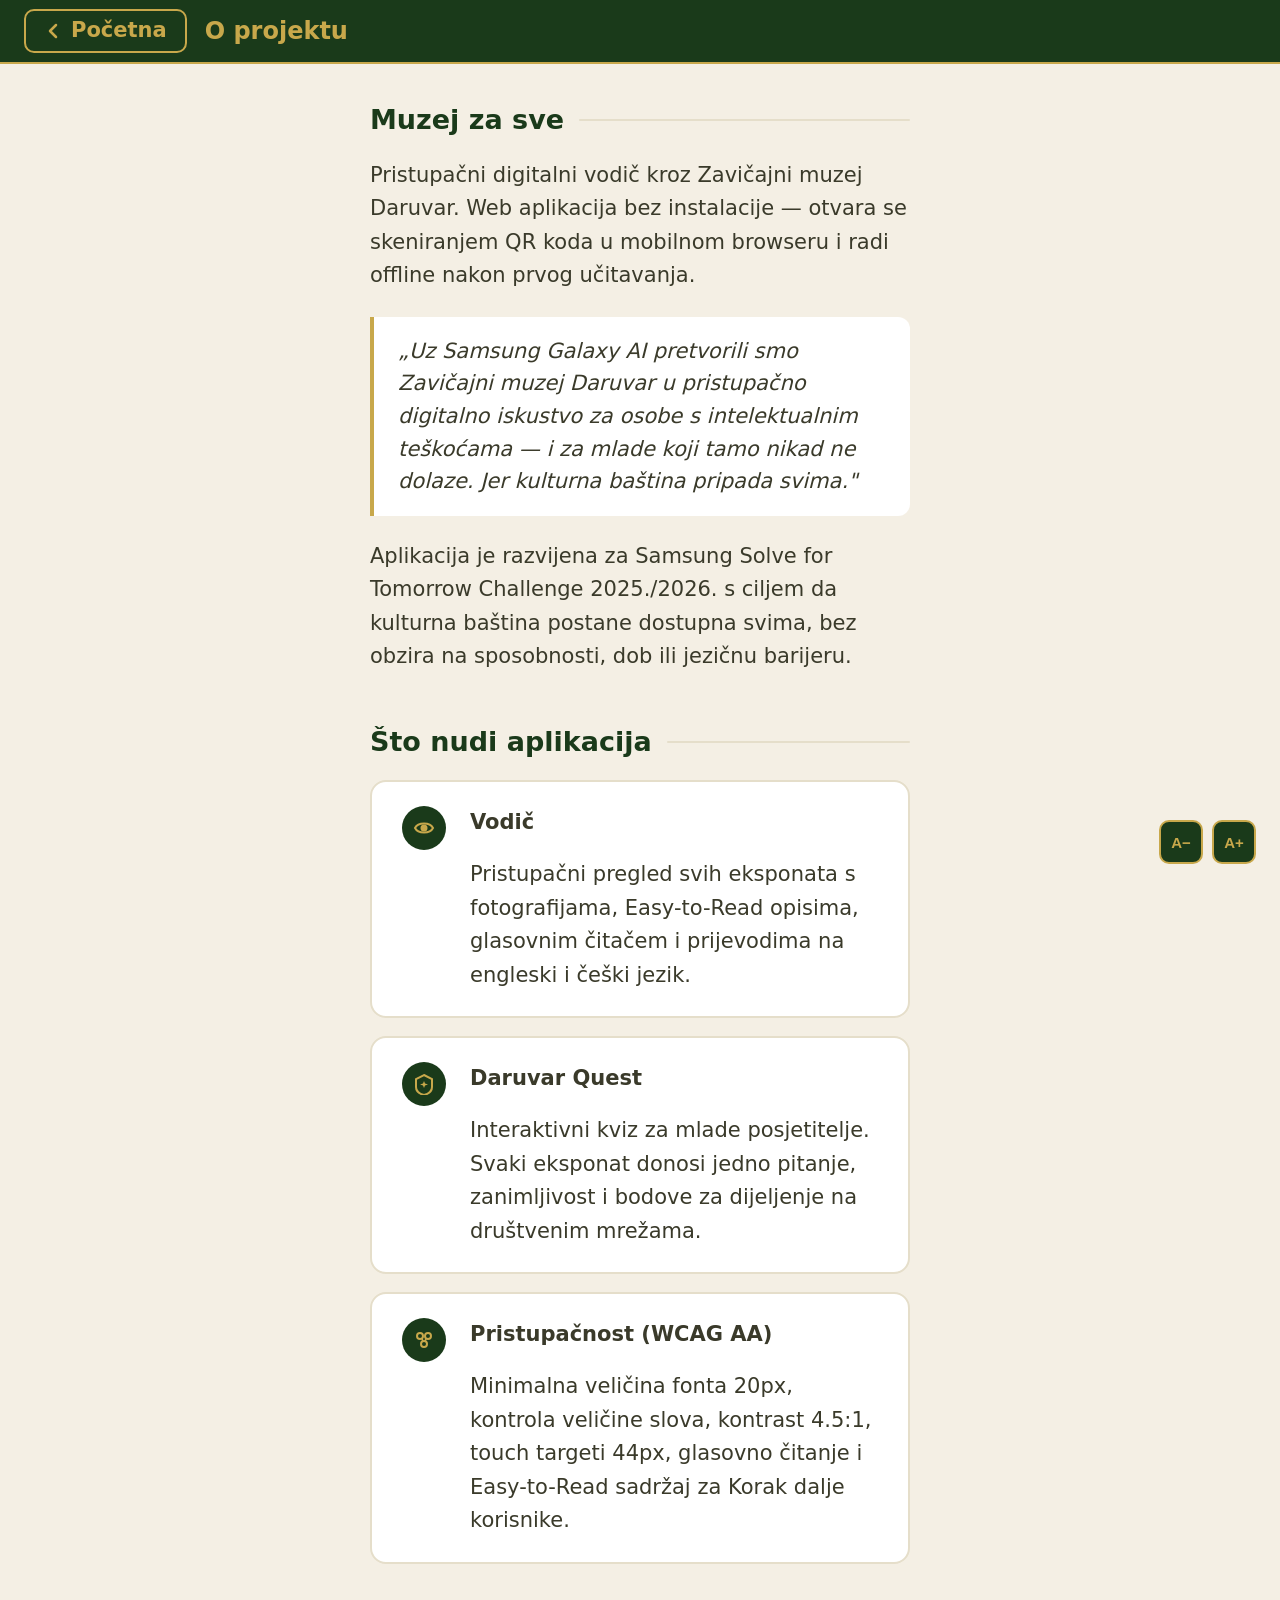
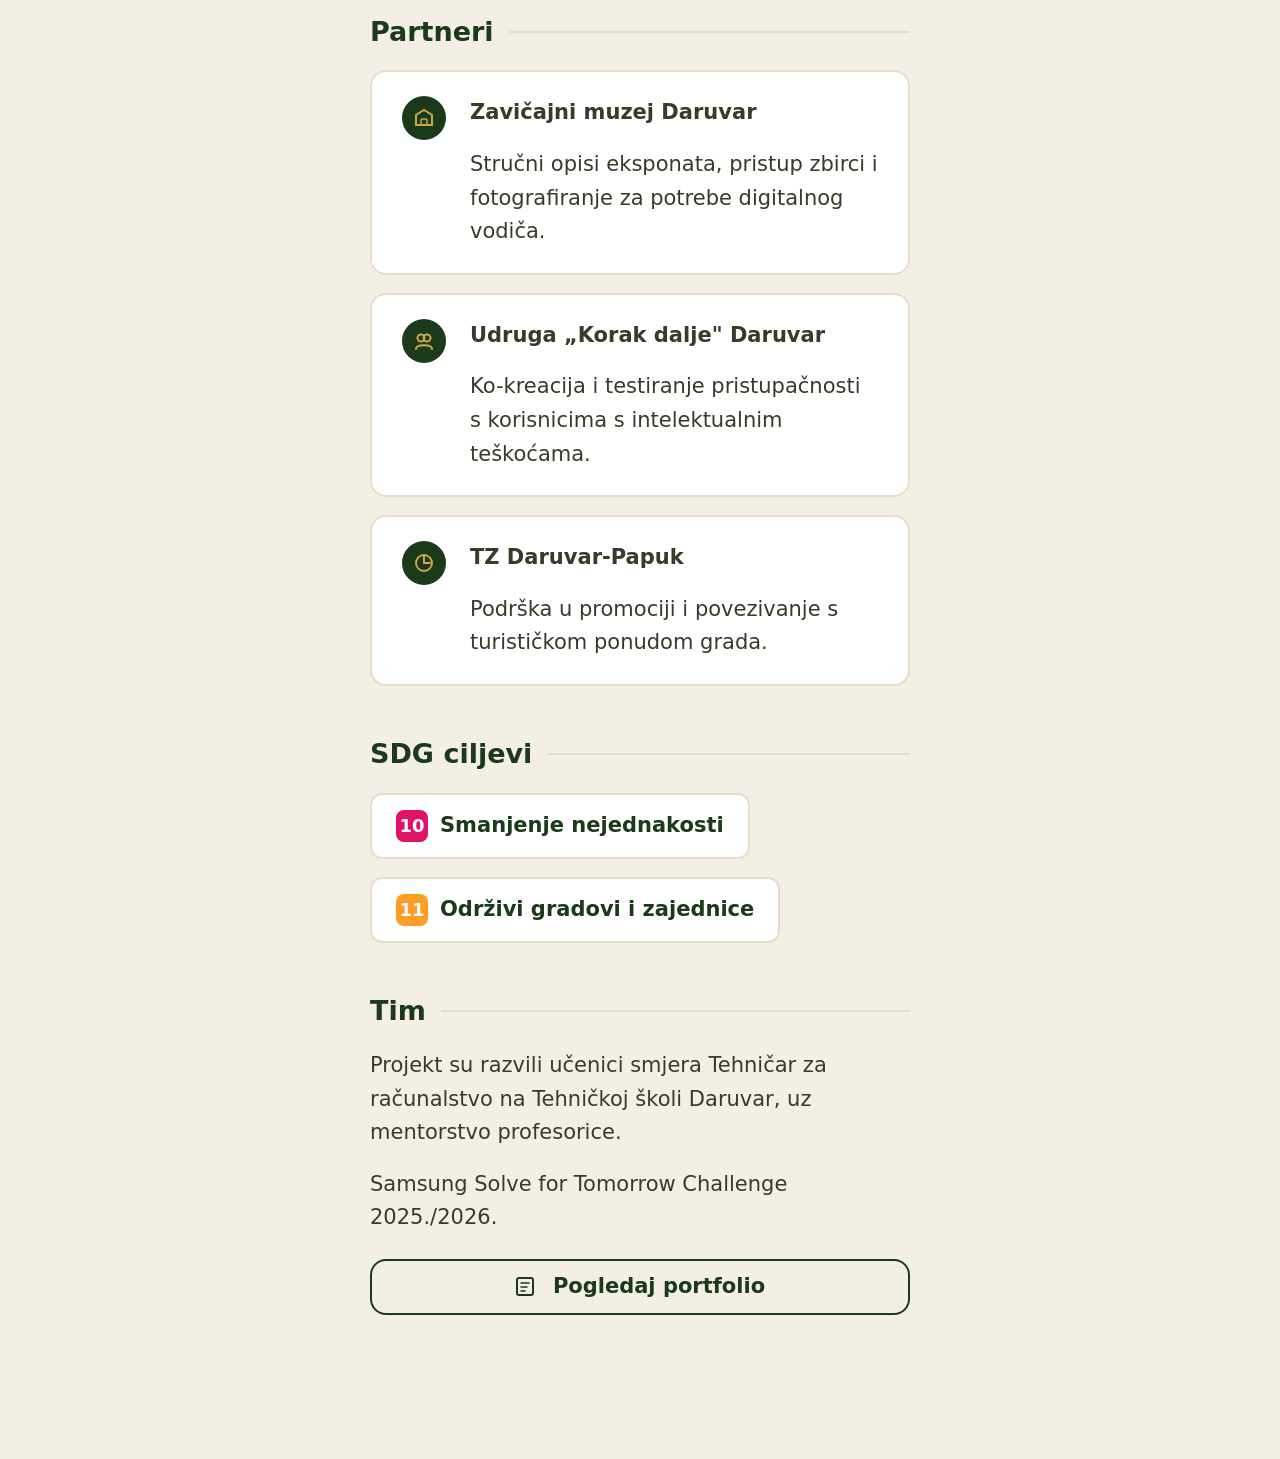
==== o-projektu/index.html @ 7867846b "dodan portfolio" ====
<!DOCTYPE html>
<html lang="hr">
<head>
  <meta charset="UTF-8">
  <meta name="viewport" content="width=device-width, initial-scale=1.0, user-scalable=yes">
  <meta name="theme-color" content="#1A3A1A">
  <meta name="description" content="O projektu Muzej za sve — tim, partneri i ciljevi pristupačnog digitalnog vodiča">
  <title>O projektu — Muzej za sve</title>
  <link rel="manifest" href="../manifest.json">
  <style>
    :root {
      --zelena:        #1A3A1A;
      --zlatna:        #C8A84B;
      --krem:          #F4EFE4;
      --krem-tamna:    #E5DECA;
      --tekst-sivi:    #3A3A2A;
      --zaglavlje-h:   64px;
    }

    html { font-size: 24px; }

    *, *::before, *::after {
      box-sizing: border-box;
      margin: 0;
      padding: 0;
    }

    body {
      font-family: -apple-system, BlinkMacSystemFont, 'Segoe UI', system-ui, sans-serif;
      background-color: var(--krem);
      color: var(--zelena);
      font-size: 24px;
      line-height: 1.5;
      min-height: 100dvh;
    }

    .skip-link {
      position: absolute;
      top: -999px;
      left: 0.5rem;
      z-index: 999;
      background: var(--zelena);
      color: var(--zlatna);
      padding: 0.75rem 1.25rem;
      border-radius: 0 0 10px 10px;
      font-size: 1rem;
      font-weight: 700;
      text-decoration: none;
      white-space: nowrap;
    }
    .skip-link:focus { top: 0; }

    .zaglavlje {
      position: fixed;
      inset: 0 0 auto 0;
      height: var(--zaglavlje-h);
      background-color: var(--zelena);
      color: var(--zlatna);
      display: flex;
      align-items: center;
      padding: 0 1rem;
      gap: 0.75rem;
      z-index: 10;
      border-bottom: 2px solid var(--zlatna);
    }

    .gumb-natrag {
      display: flex;
      align-items: center;
      gap: 0.375rem;
      min-height: 44px;
      padding: 0 0.75rem;
      border: 2px solid var(--zlatna);
      border-radius: 10px;
      color: var(--zlatna);
      background: transparent;
      text-decoration: none;
      font-family: inherit;
      font-size: 0.875rem;
      font-weight: 700;
      white-space: nowrap;
      flex-shrink: 0;
    }

    .gumb-natrag:focus-visible {
      outline: 3px solid var(--zlatna);
      outline-offset: 2px;
    }

    .zaglavlje__naslov {
      font-size: 1rem;
      font-weight: 700;
      flex: 1;
    }

    .glavno {
      padding: calc(var(--zaglavlje-h) + 1.5rem) 1.25rem 4rem;
      max-width: 600px;
      margin: 0 auto;
    }

    .sekcija {
      margin-bottom: 2rem;
    }

    .sekcija__naslov {
      font-size: 1.125rem;
      font-weight: 800;
      margin-bottom: 0.75rem;
      display: flex;
      align-items: center;
      gap: 0.625rem;
    }

    .sekcija__naslov::after {
      content: '';
      flex: 1;
      height: 2px;
      background: var(--krem-tamna);
      border-radius: 1px;
    }

    .sekcija p {
      font-size: 0.875rem;
      color: var(--tekst-sivi);
      line-height: 1.6;
      margin-bottom: 0.75rem;
    }

    .sekcija p:last-child {
      margin-bottom: 0;
    }

    .citat {
      border-left: 4px solid var(--zlatna);
      padding: 0.75rem 1rem;
      margin: 1rem 0;
      background: white;
      border-radius: 0 12px 12px 0;
      font-style: italic;
      font-size: 0.875rem;
      color: var(--tekst-sivi);
      line-height: 1.55;
    }

    .kartica-lista {
      display: flex;
      flex-direction: column;
      gap: 0.75rem;
    }

    .kartica {
      display: flex;
      align-items: flex-start;
      gap: 1rem;
      background: white;
      border: 2px solid var(--krem-tamna);
      border-radius: 16px;
      padding: 1rem 1.25rem;
    }

    .kartica__ikona {
      display: flex;
      align-items: center;
      justify-content: center;
      width: 44px;
      height: 44px;
      min-width: 44px;
      border-radius: 50%;
      background: var(--zelena);
      color: var(--zlatna);
      flex-shrink: 0;
    }

    .kartica__sadrzaj {
      flex: 1;
    }

    .kartica__naziv {
      font-size: 0.875rem;
      font-weight: 700;
      color: var(--zelena);
      margin-bottom: 0.25rem;
    }

    .kartica__opis {
      font-size: 0.875rem;
      color: var(--tekst-sivi);
      line-height: 1.45;
    }

    .sdg-lista {
      display: flex;
      flex-wrap: wrap;
      gap: 0.75rem;
      margin-top: 0.5rem;
    }

    .sdg {
      display: flex;
      align-items: center;
      gap: 0.5rem;
      background: white;
      border: 2px solid var(--krem-tamna);
      border-radius: 12px;
      padding: 0.625rem 1rem;
      font-size: 0.875rem;
      font-weight: 600;
      color: var(--zelena);
    }

    .sdg__broj {
      display: flex;
      align-items: center;
      justify-content: center;
      width: 32px;
      height: 32px;
      min-width: 32px;
      border-radius: 8px;
      font-size: 0.75rem;
      font-weight: 800;
      color: white;
      flex-shrink: 0;
    }

    .sdg__broj--10 { background: #DD1367; }
    .sdg__broj--11 { background: #FD9D24; }

    .gumb-portfolio {
      display: flex;
      align-items: center;
      justify-content: center;
      gap: 0.75rem;
      width: 100%;
      min-height: 56px;
      background: transparent;
      color: var(--zelena);
      border: 2px solid var(--zelena);
      border-radius: 16px;
      font-family: inherit;
      font-size: 0.875rem;
      font-weight: 700;
      text-decoration: none;
      margin-top: 1rem;
    }

    .gumb-portfolio:focus-visible {
      outline: 3px solid var(--zlatna);
      outline-offset: 2px;
    }

    .font-kontrola {
      position: fixed;
      bottom: 1.5rem;
      right: 1rem;
      display: flex;
      gap: 0.375rem;
      z-index: 20;
    }
    .font-kontrola__gumb {
      display: flex;
      align-items: center;
      justify-content: center;
      width: 44px;
      height: 44px;
      background: var(--zelena);
      color: var(--zlatna);
      border: 2px solid var(--zlatna);
      border-radius: 10px;
      font-size: 15px;
      font-weight: 700;
      cursor: pointer;
    }
    .font-kontrola__gumb:disabled { opacity: 0.35; cursor: default; }
    .font-kontrola__gumb:focus-visible {
      outline: 3px solid var(--zlatna);
      outline-offset: 2px;
    }
  </style>
</head>
<body>

  <a class="skip-link" href="#glavno">Preskoči na sadržaj</a>

  <header class="zaglavlje">
    <a href="../index.html"
       class="gumb-natrag"
       aria-label="Natrag na početnu stranicu">
      <svg width="18" height="18" viewBox="0 0 18 18" fill="none" aria-hidden="true">
        <path d="M12 3 L6 9 L12 15"
              stroke="currentColor" stroke-width="2.5"
              stroke-linecap="round" stroke-linejoin="round"/>
      </svg>
      Početna
    </a>
    <span class="zaglavlje__naslov">O projektu</span>
  </header>

  <main class="glavno" id="glavno">

    <section class="sekcija">
      <h1 class="sekcija__naslov">Muzej za sve</h1>
      <p>
        Pristupačni digitalni vodič kroz Zavičajni muzej Daruvar.
        Web aplikacija bez instalacije — otvara se skeniranjem QR koda
        u mobilnom browseru i radi offline nakon prvog učitavanja.
      </p>
      <div class="citat">
        „Uz Samsung Galaxy AI pretvorili smo Zavičajni muzej Daruvar
        u pristupačno digitalno iskustvo za osobe s intelektualnim
        teškoćama — i za mlade koji tamo nikad ne dolaze.
        Jer kulturna baština pripada svima."
      </div>
      <p>
        Aplikacija je razvijena za Samsung Solve for Tomorrow Challenge
        2025./2026. s ciljem da kulturna baština postane dostupna svima,
        bez obzira na sposobnosti, dob ili jezičnu barijeru.
      </p>
    </section>

    <section class="sekcija">
      <h2 class="sekcija__naslov">Što nudi aplikacija</h2>
      <div class="kartica-lista">
        <div class="kartica">
          <div class="kartica__ikona" aria-hidden="true">
            <svg width="22" height="22" viewBox="0 0 22 22" fill="none">
              <path d="M2 11 C5 5 17 5 20 11 C17 17 5 17 2 11 Z"
                    stroke="currentColor" stroke-width="2" fill="none"/>
              <circle cx="11" cy="11" r="3.5" fill="currentColor"/>
            </svg>
          </div>
          <div class="kartica__sadrzaj">
            <p class="kartica__naziv">Vodič</p>
            <p class="kartica__opis">
              Pristupačni pregled svih eksponata s fotografijama,
              Easy-to-Read opisima, glasovnim čitačem i prijevodima
              na engleski i češki jezik.
            </p>
          </div>
        </div>
        <div class="kartica">
          <div class="kartica__ikona" aria-hidden="true">
            <svg width="22" height="22" viewBox="0 0 22 22" fill="none">
              <path d="M11 2 L19 6 L19 14 C19 19 15 21 11 22 C7 21 3 19 3 14 L3 6 Z"
                    stroke="currentColor" stroke-width="2" fill="none"/>
              <path d="M11 8 L12 10.5 L15 11.5 L12 12.5 L11 15 L10 12.5 L7 11.5 L10 10.5 Z"
                    fill="currentColor"/>
            </svg>
          </div>
          <div class="kartica__sadrzaj">
            <p class="kartica__naziv">Daruvar Quest</p>
            <p class="kartica__opis">
              Interaktivni kviz za mlade posjetitelje. Svaki eksponat
              donosi jedno pitanje, zanimljivost i bodove za dijeljenje
              na društvenim mrežama.
            </p>
          </div>
        </div>
        <div class="kartica">
          <div class="kartica__ikona" aria-hidden="true">
            <svg width="22" height="22" viewBox="0 0 22 22" fill="none">
              <circle cx="7" cy="7" r="3" stroke="currentColor" stroke-width="2" fill="none"/>
              <circle cx="15" cy="7" r="3" stroke="currentColor" stroke-width="2" fill="none"/>
              <circle cx="11" cy="15" r="3" stroke="currentColor" stroke-width="2" fill="none"/>
              <line x1="9" y1="9" x2="10" y2="13" stroke="currentColor" stroke-width="1.5"/>
              <line x1="13" y1="9" x2="12" y2="13" stroke="currentColor" stroke-width="1.5"/>
            </svg>
          </div>
          <div class="kartica__sadrzaj">
            <p class="kartica__naziv">Pristupačnost (WCAG AA)</p>
            <p class="kartica__opis">
              Minimalna veličina fonta 20px, kontrola veličine slova,
              kontrast 4.5:1, touch targeti 44px, glasovno čitanje
              i Easy-to-Read sadržaj za Korak dalje korisnike.
            </p>
          </div>
        </div>
      </div>
    </section>

    <section class="sekcija">
      <h2 class="sekcija__naslov">Partneri</h2>
      <div class="kartica-lista">
        <div class="kartica">
          <div class="kartica__ikona" aria-hidden="true">
            <svg width="22" height="22" viewBox="0 0 22 22" fill="none">
              <path d="M3 18 L3 8 L11 3 L19 8 L19 18 Z"
                    stroke="currentColor" stroke-width="2" fill="none"/>
              <rect x="8" y="12" width="6" height="6" rx="1"
                    stroke="currentColor" stroke-width="1.5" fill="none"/>
            </svg>
          </div>
          <div class="kartica__sadrzaj">
            <p class="kartica__naziv">Zavičajni muzej Daruvar</p>
            <p class="kartica__opis">
              Stručni opisi eksponata, pristup zbirci i fotografiranje
              za potrebe digitalnog vodiča.
            </p>
          </div>
        </div>
        <div class="kartica">
          <div class="kartica__ikona" aria-hidden="true">
            <svg width="22" height="22" viewBox="0 0 22 22" fill="none">
              <circle cx="8" cy="8" r="3.5" stroke="currentColor" stroke-width="2" fill="none"/>
              <circle cx="14" cy="8" r="3.5" stroke="currentColor" stroke-width="2" fill="none"/>
              <path d="M3 19 C3 14 19 14 19 19" stroke="currentColor" stroke-width="2"
                    stroke-linecap="round" fill="none"/>
            </svg>
          </div>
          <div class="kartica__sadrzaj">
            <p class="kartica__naziv">Udruga „Korak dalje" Daruvar</p>
            <p class="kartica__opis">
              Ko-kreacija i testiranje pristupačnosti s korisnicima
              s intelektualnim teškoćama.
            </p>
          </div>
        </div>
        <div class="kartica">
          <div class="kartica__ikona" aria-hidden="true">
            <svg width="22" height="22" viewBox="0 0 22 22" fill="none">
              <circle cx="11" cy="11" r="8" stroke="currentColor" stroke-width="2" fill="none"/>
              <path d="M11 3 L11 11 L17 11" stroke="currentColor" stroke-width="2"
                    stroke-linecap="round"/>
            </svg>
          </div>
          <div class="kartica__sadrzaj">
            <p class="kartica__naziv">TZ Daruvar-Papuk</p>
            <p class="kartica__opis">
              Podrška u promociji i povezivanje s turističkom ponudom grada.
            </p>
          </div>
        </div>
      </div>
    </section>

    <section class="sekcija">
      <h2 class="sekcija__naslov">SDG ciljevi</h2>
      <div class="sdg-lista">
        <div class="sdg">
          <span class="sdg__broj sdg__broj--10" aria-hidden="true">10</span>
          Smanjenje nejednakosti
        </div>
        <div class="sdg">
          <span class="sdg__broj sdg__broj--11" aria-hidden="true">11</span>
          Održivi gradovi i zajednice
        </div>
      </div>
    </section>

    <section class="sekcija">
      <h2 class="sekcija__naslov">Tim</h2>
      <p>
        Projekt su razvili učenici smjera Tehničar za računalstvo
        na Tehničkoj školi Daruvar, uz mentorstvo profesorice.
      </p>
      <p>
        Samsung Solve for Tomorrow Challenge 2025./2026.
      </p>

      <a href="../portfolio/index.html"
         class="gumb-portfolio"
         aria-label="Otvori projektni portfolio">
        <svg width="20" height="20" viewBox="0 0 20 20" fill="none" aria-hidden="true">
          <rect x="2" y="1" width="16" height="17" rx="2"
                stroke="currentColor" stroke-width="2" fill="none"/>
          <line x1="6" y1="6" x2="14" y2="6" stroke="currentColor" stroke-width="1.5"
                stroke-linecap="round"/>
          <line x1="6" y1="10" x2="12" y2="10" stroke="currentColor" stroke-width="1.5"
                stroke-linecap="round"/>
          <line x1="6" y1="14" x2="10" y2="14" stroke="currentColor" stroke-width="1.5"
                stroke-linecap="round"/>
        </svg>
        Pogledaj portfolio
      </a>
    </section>

  </main>

  <div class="font-kontrola" role="group" aria-label="Veličina slova">
    <button class="font-kontrola__gumb"
            id="font-manji"
            aria-label="Smanji slova"
            onclick="promijeniFont(-1)">A−</button>
    <button class="font-kontrola__gumb"
            id="font-veci"
            aria-label="Povećaj slova"
            onclick="promijeniFont(+1)">A+</button>
  </div>

  <script>
    const FONT_VELICINE = [20, 24, 28, 32];
    let fontIndeks = parseInt(localStorage.getItem('muzej_font_indeks') ?? '1', 10);
    if (fontIndeks < 0 || fontIndeks >= FONT_VELICINE.length) fontIndeks = 1;
    function primijeniFontVelicinu() {
      document.documentElement.style.fontSize = FONT_VELICINE[fontIndeks] + 'px';
      document.getElementById('font-manji').disabled = (fontIndeks === 0);
      document.getElementById('font-veci').disabled  = (fontIndeks === FONT_VELICINE.length - 1);
    }
    function promijeniFont(smjer) {
      fontIndeks = Math.max(0, Math.min(FONT_VELICINE.length - 1, fontIndeks + smjer));
      localStorage.setItem('muzej_font_indeks', fontIndeks);
      primijeniFontVelicinu();
    }
    primijeniFontVelicinu();
  </script>

</body>
</html>
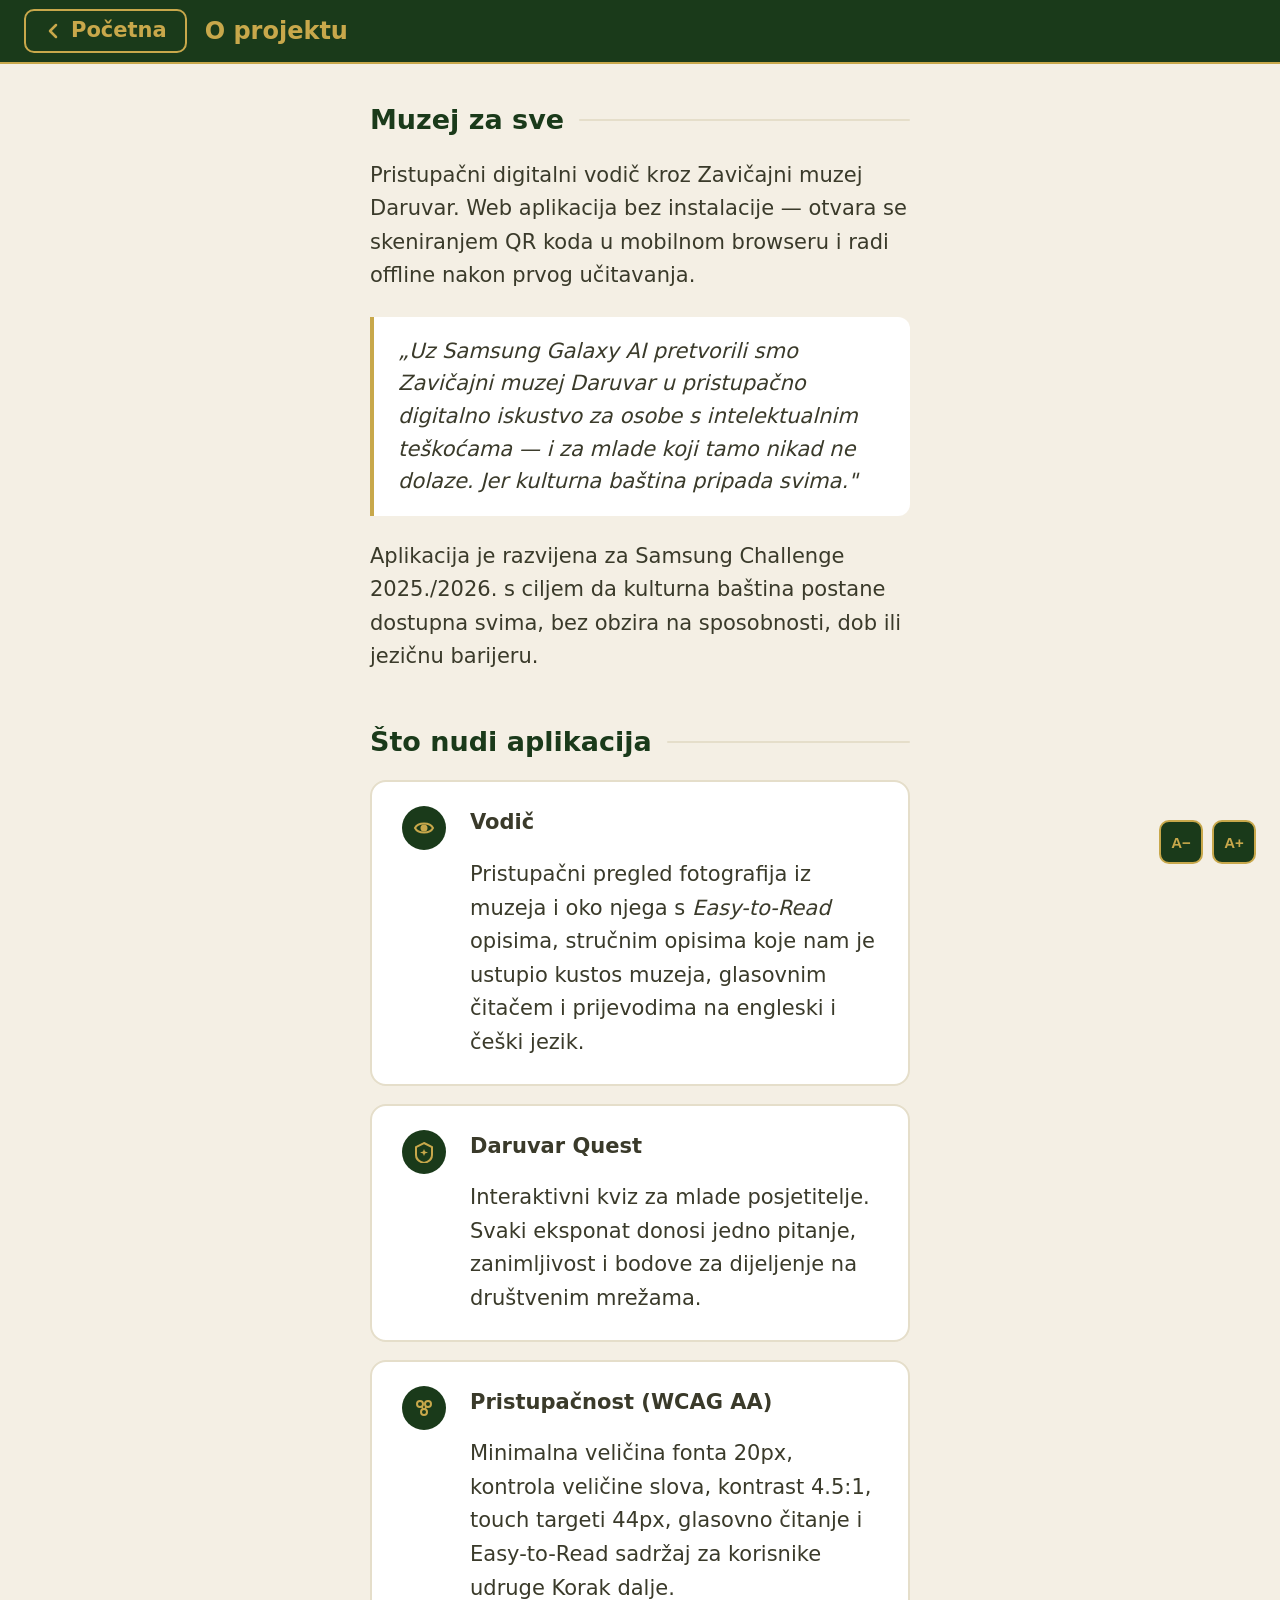
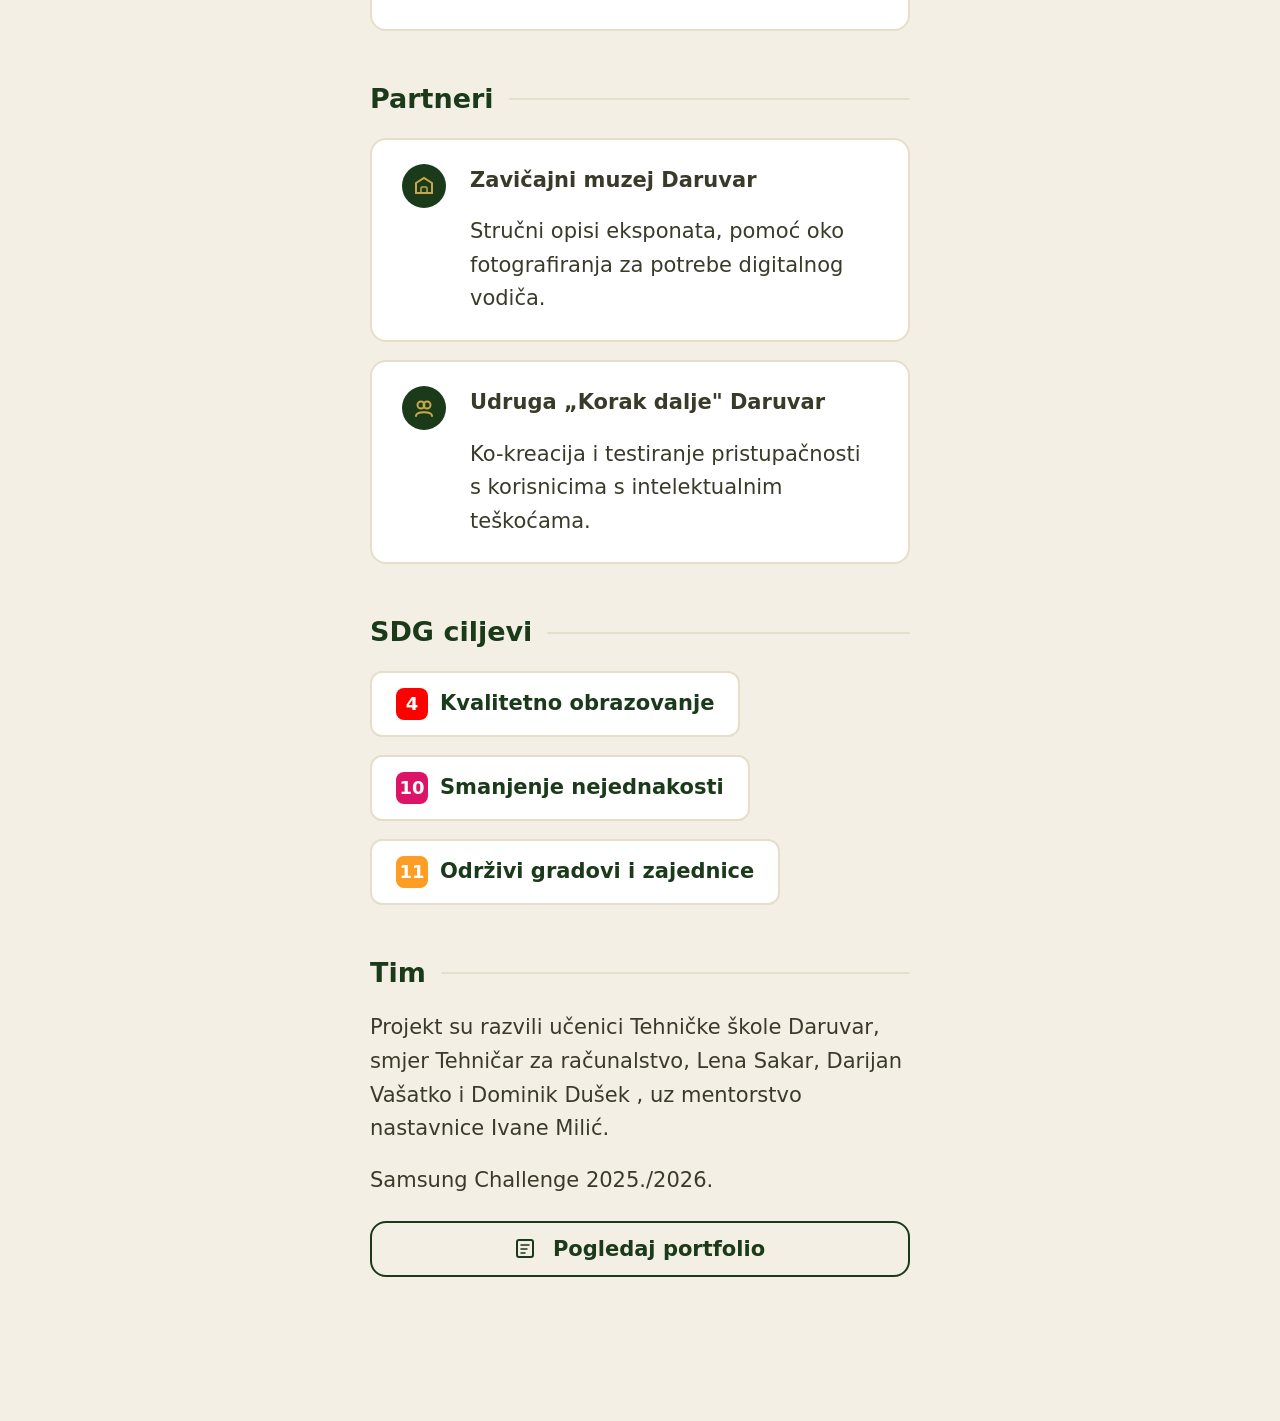
==== commit 1424aaff: "finalni sadržaj" ====
--- a/o-projektu/index.html
+++ b/o-projektu/index.html
@@ -6,6 +6,7 @@
   <meta name="theme-color" content="#1A3A1A">
   <meta name="description" content="O projektu Muzej za sve — tim, partneri i ciljevi pristupačnog digitalnog vodiča">
   <title>O projektu — Muzej za sve</title>
+  <link rel="icon" type="image/x-icon" href="../favicon.png">
   <link rel="manifest" href="../manifest.json">
   <style>
     :root {
@@ -222,7 +223,8 @@
       color: white;
       flex-shrink: 0;
     }
-
+    
+    .sdg__broj--4 { background: #FF0000; }
     .sdg__broj--10 { background: #DD1367; }
     .sdg__broj--11 { background: #FD9D24; }
 
@@ -312,7 +314,7 @@
         Jer kulturna baština pripada svima."
       </div>
       <p>
-        Aplikacija je razvijena za Samsung Solve for Tomorrow Challenge
+        Aplikacija je razvijena za Samsung Challenge
         2025./2026. s ciljem da kulturna baština postane dostupna svima,
         bez obzira na sposobnosti, dob ili jezičnu barijeru.
       </p>
@@ -332,8 +334,8 @@
           <div class="kartica__sadrzaj">
             <p class="kartica__naziv">Vodič</p>
             <p class="kartica__opis">
-              Pristupačni pregled svih eksponata s fotografijama,
-              Easy-to-Read opisima, glasovnim čitačem i prijevodima
+              Pristupačni pregled fotografija iz muzeja i oko njega s
+              <i>Easy-to-Read</i> opisima, stručnim opisima koje nam je ustupio kustos muzeja, glasovnim čitačem i prijevodima
               na engleski i češki jezik.
             </p>
           </div>
@@ -371,7 +373,7 @@
             <p class="kartica__opis">
               Minimalna veličina fonta 20px, kontrola veličine slova,
               kontrast 4.5:1, touch targeti 44px, glasovno čitanje
-              i Easy-to-Read sadržaj za Korak dalje korisnike.
+              i Easy-to-Read sadržaj za korisnike udruge Korak dalje.
             </p>
           </div>
         </div>
@@ -393,7 +395,7 @@
           <div class="kartica__sadrzaj">
             <p class="kartica__naziv">Zavičajni muzej Daruvar</p>
             <p class="kartica__opis">
-              Stručni opisi eksponata, pristup zbirci i fotografiranje
+              Stručni opisi eksponata, pomoć oko fotografiranja
               za potrebe digitalnog vodiča.
             </p>
           </div>
@@ -415,21 +417,7 @@
             </p>
           </div>
         </div>
-        <div class="kartica">
-          <div class="kartica__ikona" aria-hidden="true">
-            <svg width="22" height="22" viewBox="0 0 22 22" fill="none">
-              <circle cx="11" cy="11" r="8" stroke="currentColor" stroke-width="2" fill="none"/>
-              <path d="M11 3 L11 11 L17 11" stroke="currentColor" stroke-width="2"
-                    stroke-linecap="round"/>
-            </svg>
-          </div>
-          <div class="kartica__sadrzaj">
-            <p class="kartica__naziv">TZ Daruvar-Papuk</p>
-            <p class="kartica__opis">
-              Podrška u promociji i povezivanje s turističkom ponudom grada.
-            </p>
-          </div>
-        </div>
+      
       </div>
     </section>
 
@@ -437,6 +425,10 @@
       <h2 class="sekcija__naslov">SDG ciljevi</h2>
       <div class="sdg-lista">
         <div class="sdg">
+          <span class="sdg__broj sdg__broj--4" aria-hidden="true">4</span>
+          Kvalitetno obrazovanje
+        </div>
+        <div class="sdg">
           <span class="sdg__broj sdg__broj--10" aria-hidden="true">10</span>
           Smanjenje nejednakosti
         </div>
@@ -450,11 +442,11 @@
     <section class="sekcija">
       <h2 class="sekcija__naslov">Tim</h2>
       <p>
-        Projekt su razvili učenici smjera Tehničar za računalstvo
-        na Tehničkoj školi Daruvar, uz mentorstvo profesorice.
+        Projekt su razvili učenici Tehničke škole Daruvar, smjer Tehničar za računalstvo, Lena Sakar, Darijan Vašatko i Dominik Dušek
+      , uz mentorstvo nastavnice Ivane Milić.
       </p>
       <p>
-        Samsung Solve for Tomorrow Challenge 2025./2026.
+        Samsung Challenge 2025./2026.
       </p>
 
       <a href="../portfolio/index.html"
